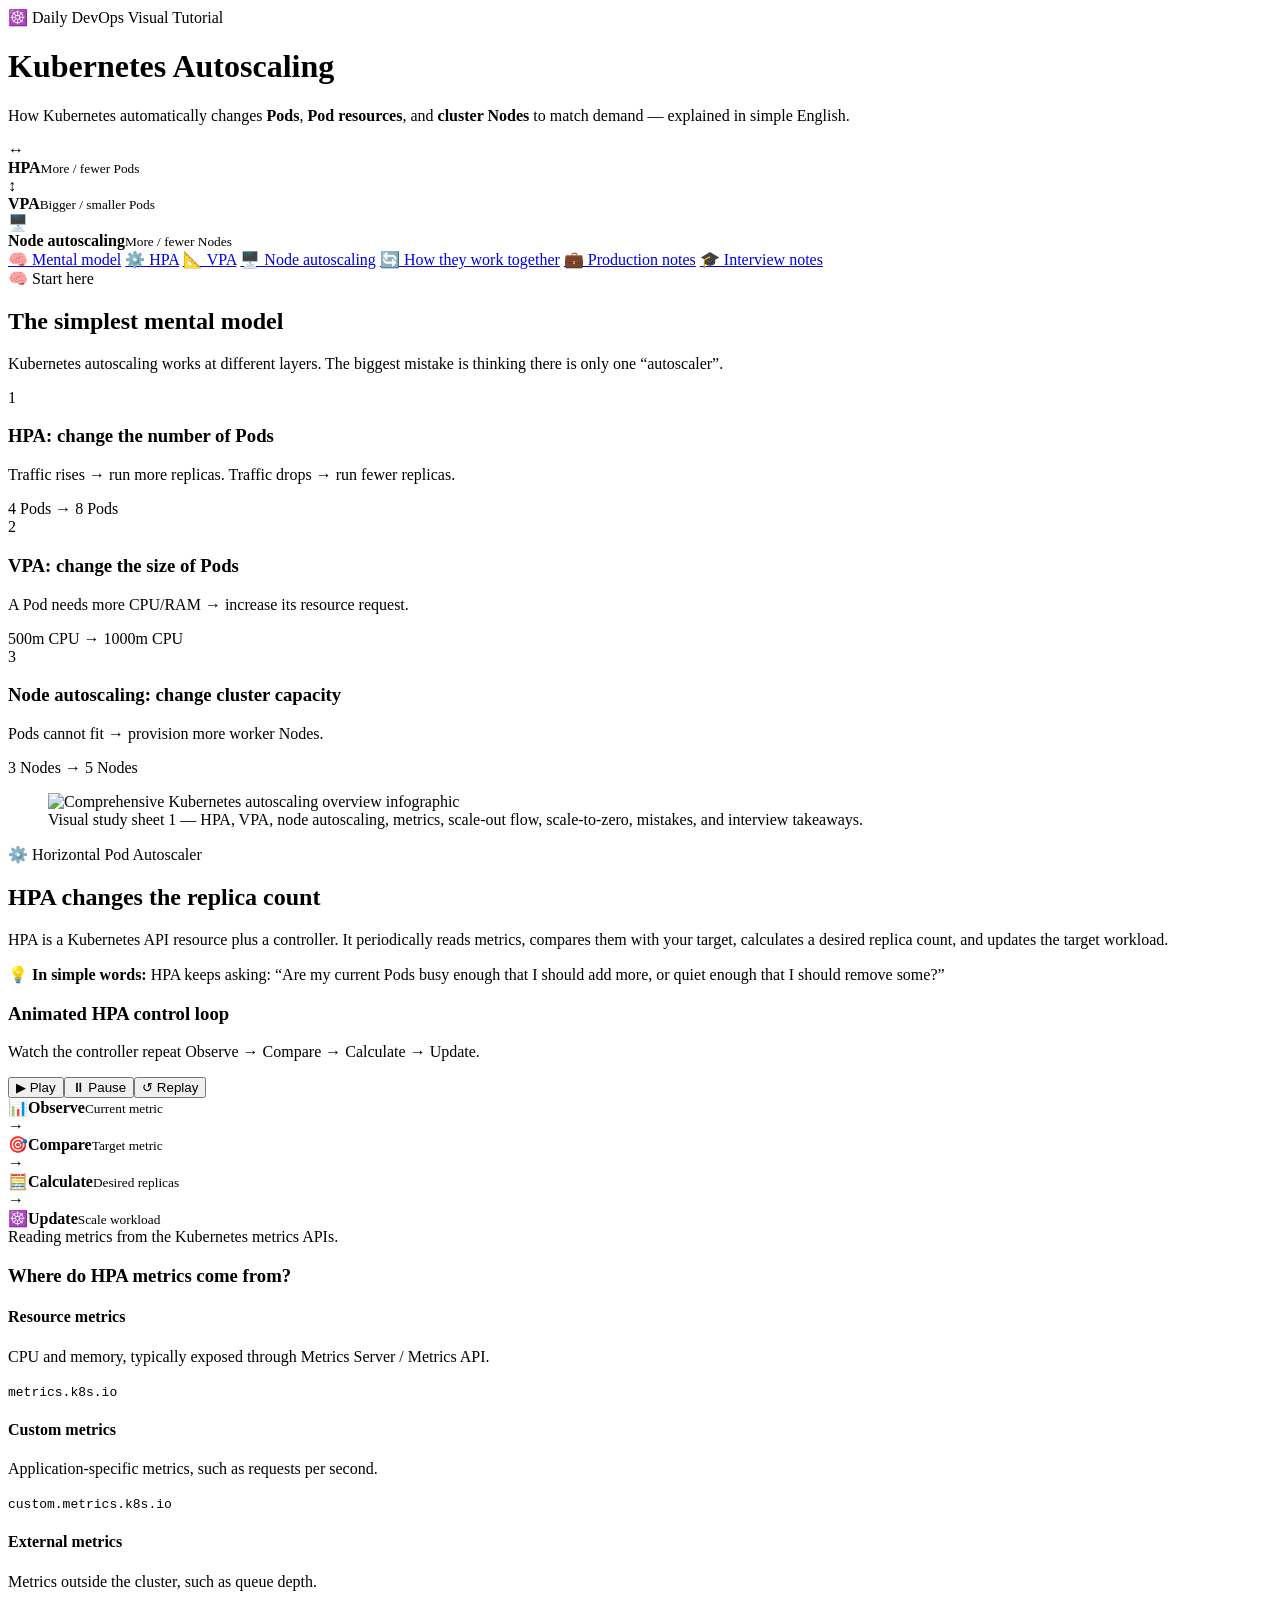
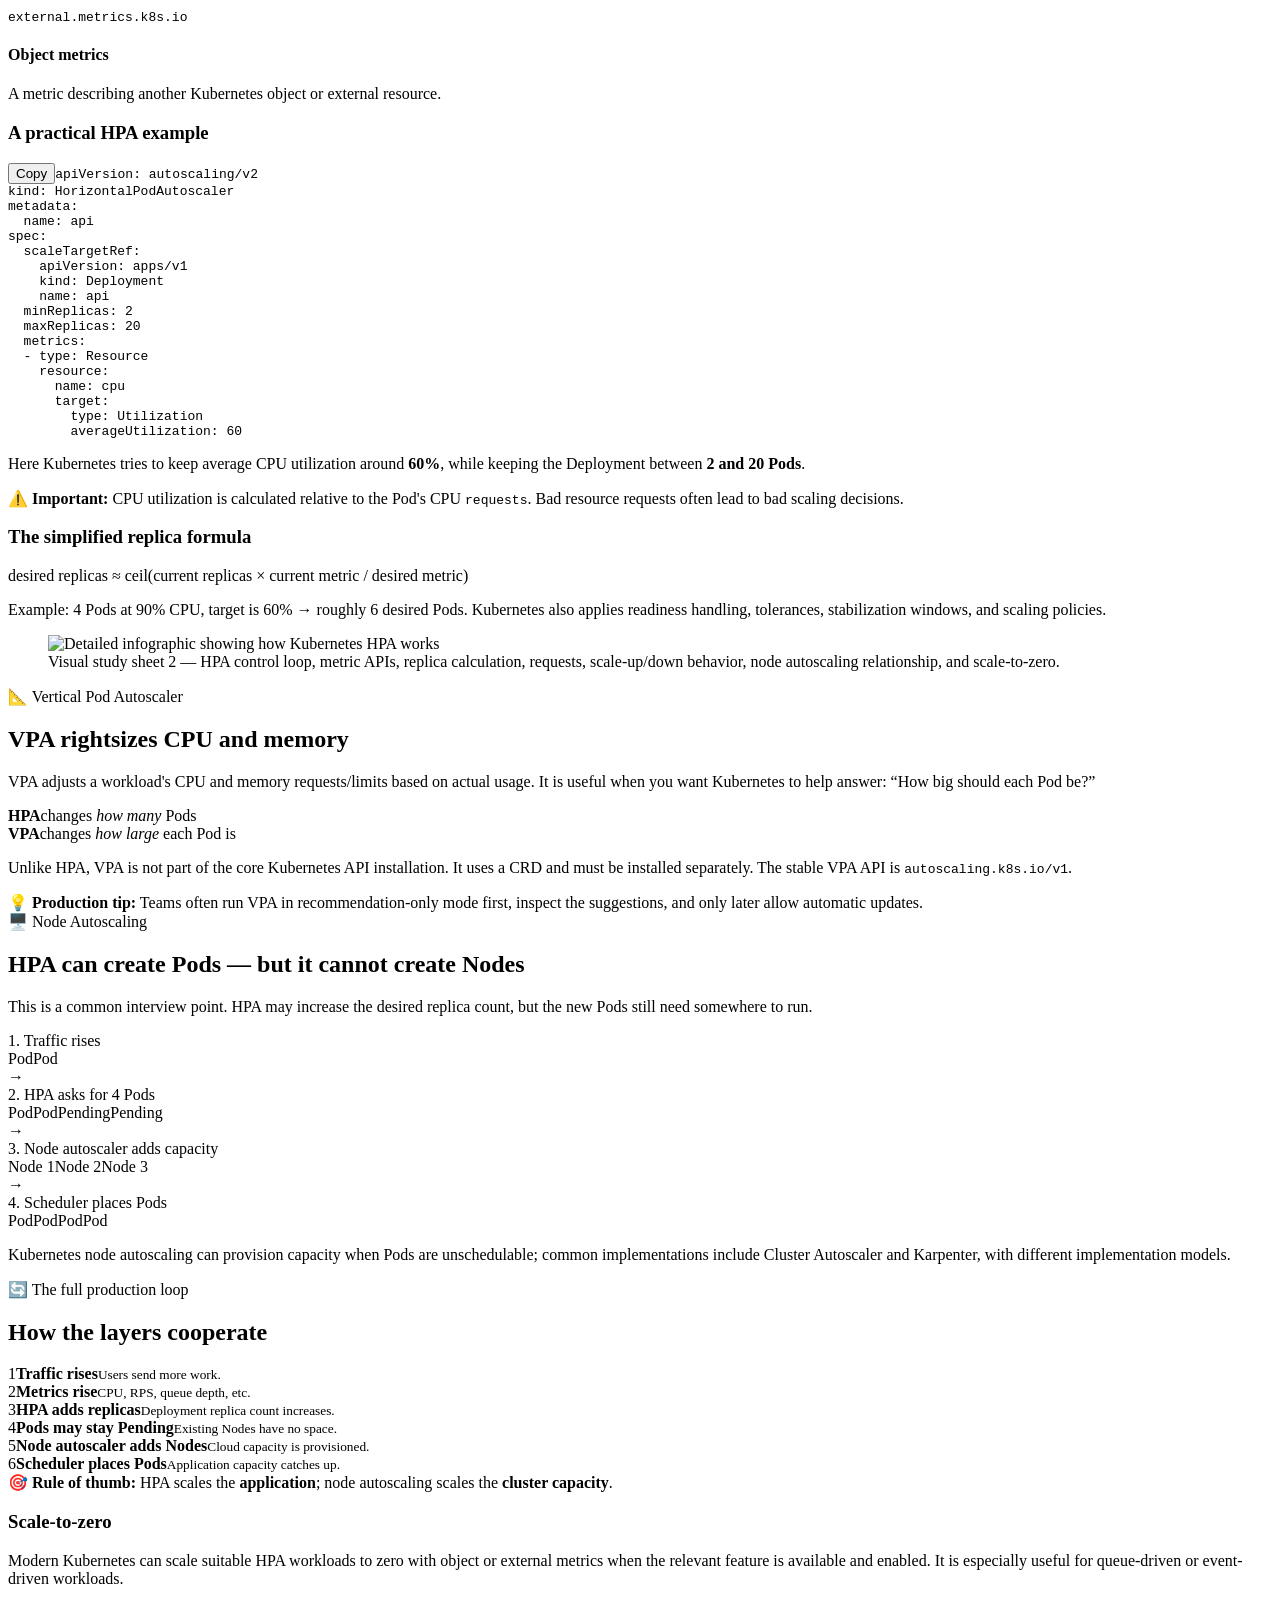
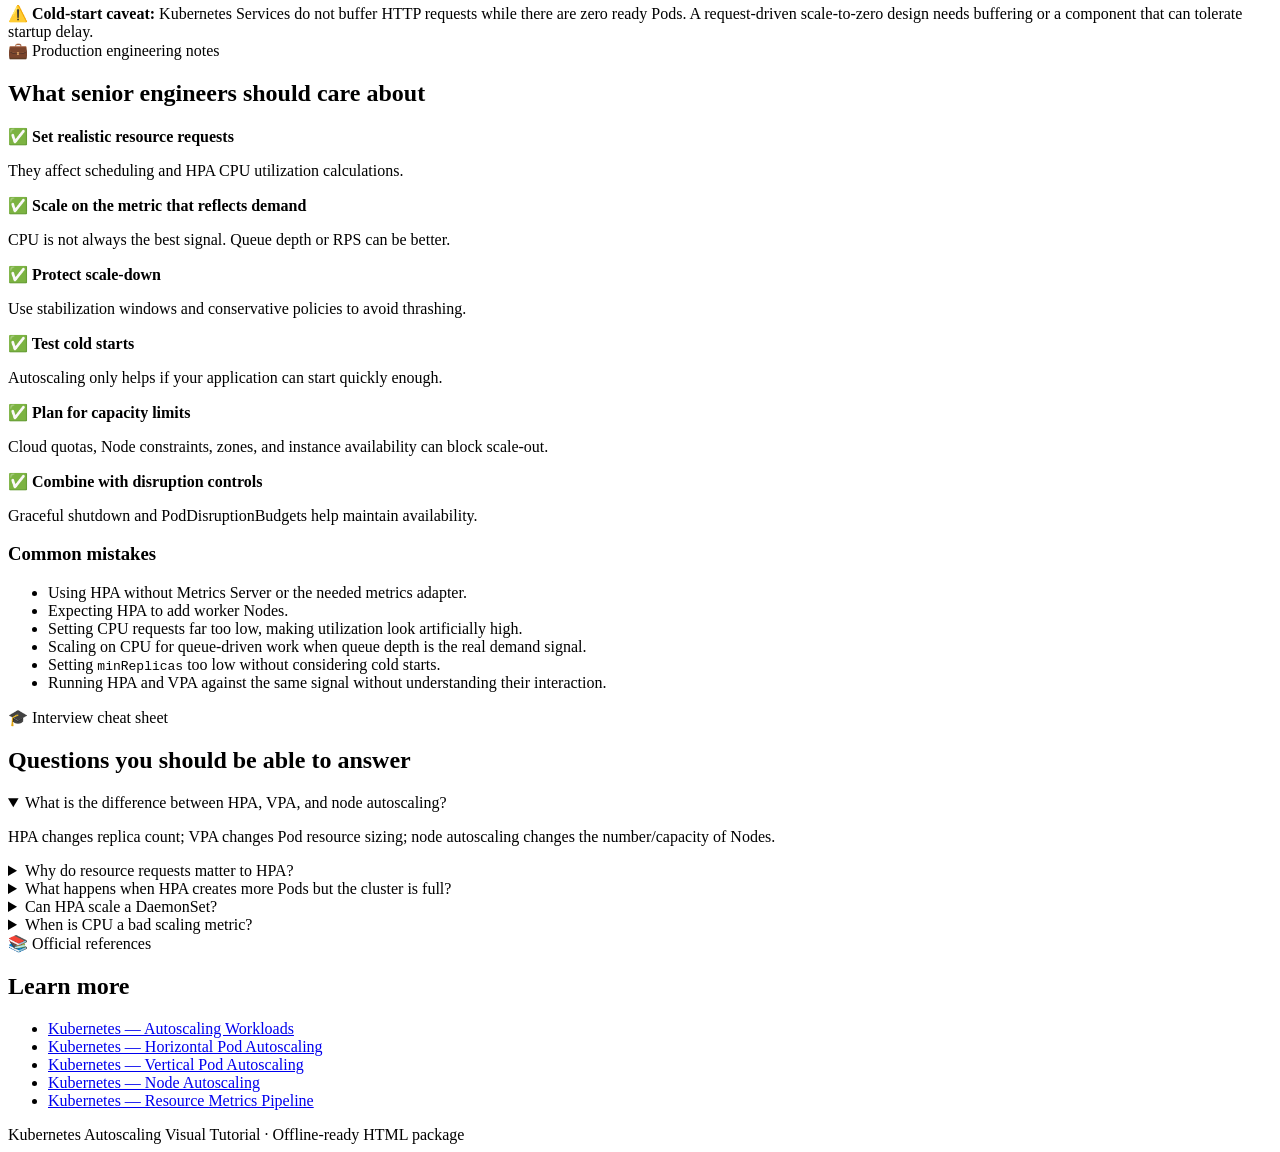
==== kubernetes-autoscaling/index.html @ 3869cfb5 "Add Kubernetes autoscaling tutorial" ====
<!doctype html>
<html lang="en">
<head>
  <meta charset="utf-8" />
  <meta name="viewport" content="width=device-width, initial-scale=1" />
  <meta name="description" content="A visual tutorial on Kubernetes autoscaling: HPA, VPA, node autoscaling, metrics, and production tradeoffs." />
  <title>Kubernetes Autoscaling — Visual Tutorial</title>
  <link rel="stylesheet" href="styles.css" />
</head>
<body>
  <header class="hero">
    <div class="shell">
      <div class="eyebrow">☸️ Daily DevOps Visual Tutorial</div>
      <h1>Kubernetes Autoscaling</h1>
      <p class="lede">
        How Kubernetes automatically changes <strong>Pods</strong>, <strong>Pod resources</strong>,
        and <strong>cluster Nodes</strong> to match demand — explained in simple English.
      </p>
      <div class="hero-grid">
        <div class="hero-card"><span class="icon">↔️</span><div><b>HPA</b><small>More / fewer Pods</small></div></div>
        <div class="hero-card"><span class="icon">↕️</span><div><b>VPA</b><small>Bigger / smaller Pods</small></div></div>
        <div class="hero-card"><span class="icon">🖥️</span><div><b>Node autoscaling</b><small>More / fewer Nodes</small></div></div>
      </div>
    </div>
  </header>

  <nav class="toc shell" aria-label="Tutorial contents">
    <a href="#mental-model">🧠 Mental model</a>
    <a href="#hpa">⚙️ HPA</a>
    <a href="#vpa">📐 VPA</a>
    <a href="#nodes">🖥️ Node autoscaling</a>
    <a href="#together">🔄 How they work together</a>
    <a href="#production">💼 Production notes</a>
    <a href="#interview">🎓 Interview notes</a>
  </nav>

  <main class="shell">
    <section id="mental-model" class="section">
      <div class="section-kicker">🧠 Start here</div>
      <h2>The simplest mental model</h2>
      <p>Kubernetes autoscaling works at different layers. The biggest mistake is thinking there is only one “autoscaler”.</p>
      <div class="three-up">
        <article class="concept-card"><div class="concept-head green">1</div><h3>HPA: change the number of Pods</h3><p>Traffic rises → run more replicas. Traffic drops → run fewer replicas.</p><div class="mini-equation">4 Pods → 8 Pods</div></article>
        <article class="concept-card"><div class="concept-head purple">2</div><h3>VPA: change the size of Pods</h3><p>A Pod needs more CPU/RAM → increase its resource request.</p><div class="mini-equation">500m CPU → 1000m CPU</div></article>
        <article class="concept-card"><div class="concept-head orange">3</div><h3>Node autoscaling: change cluster capacity</h3><p>Pods cannot fit → provision more worker Nodes.</p><div class="mini-equation">3 Nodes → 5 Nodes</div></article>
      </div>
      <figure class="infographic">
        <img src="images/01-kubernetes-autoscaling-big-picture.webp" alt="Comprehensive Kubernetes autoscaling overview infographic" />
        <figcaption>Visual study sheet 1 — HPA, VPA, node autoscaling, metrics, scale-out flow, scale-to-zero, mistakes, and interview takeaways.</figcaption>
      </figure>
    </section>

    <section id="hpa" class="section">
      <div class="section-kicker">⚙️ Horizontal Pod Autoscaler</div>
      <h2>HPA changes the replica count</h2>
      <p>HPA is a Kubernetes API resource plus a controller. It periodically reads metrics, compares them with your target, calculates a desired replica count, and updates the target workload.</p>
      <aside class="callout info"><b>💡 In simple words:</b> HPA keeps asking: “Are my current Pods busy enough that I should add more, or quiet enough that I should remove some?”</aside>

      <div class="flow-card">
        <div class="flow-title-row">
          <div><h3>Animated HPA control loop</h3><p>Watch the controller repeat Observe → Compare → Calculate → Update.</p></div>
          <div class="flow-controls"><button id="playLoop" type="button">▶ Play</button><button id="pauseLoop" type="button">⏸ Pause</button><button id="resetLoop" type="button">↺ Replay</button></div>
        </div>
        <div class="loop-diagram" id="loopDiagram" aria-label="Animated HPA control loop">
          <div class="loop-node active" data-step="0"><span>📊</span><b>Observe</b><small>Current metric</small></div><div class="loop-arrow">→</div>
          <div class="loop-node" data-step="1"><span>🎯</span><b>Compare</b><small>Target metric</small></div><div class="loop-arrow">→</div>
          <div class="loop-node" data-step="2"><span>🧮</span><b>Calculate</b><small>Desired replicas</small></div><div class="loop-arrow">→</div>
          <div class="loop-node" data-step="3"><span>☸️</span><b>Update</b><small>Scale workload</small></div>
        </div>
        <div class="status-line"><span class="status-dot"></span><span id="loopStatus">Reading metrics from the Kubernetes metrics APIs.</span></div>
      </div>

      <h3>Where do HPA metrics come from?</h3>
      <div class="grid-2">
        <article class="soft-card"><h4>Resource metrics</h4><p>CPU and memory, typically exposed through Metrics Server / Metrics API.</p><code>metrics.k8s.io</code></article>
        <article class="soft-card"><h4>Custom metrics</h4><p>Application-specific metrics, such as requests per second.</p><code>custom.metrics.k8s.io</code></article>
        <article class="soft-card"><h4>External metrics</h4><p>Metrics outside the cluster, such as queue depth.</p><code>external.metrics.k8s.io</code></article>
        <article class="soft-card"><h4>Object metrics</h4><p>A metric describing another Kubernetes object or external resource.</p></article>
      </div>

      <h3>A practical HPA example</h3>
      <pre><button class="copy-btn" type="button">Copy</button><code>apiVersion: autoscaling/v2
kind: HorizontalPodAutoscaler
metadata:
  name: api
spec:
  scaleTargetRef:
    apiVersion: apps/v1
    kind: Deployment
    name: api
  minReplicas: 2
  maxReplicas: 20
  metrics:
  - type: Resource
    resource:
      name: cpu
      target:
        type: Utilization
        averageUtilization: 60</code></pre>
      <p>Here Kubernetes tries to keep average CPU utilization around <strong>60%</strong>, while keeping the Deployment between <strong>2 and 20 Pods</strong>.</p>
      <aside class="callout warn"><b>⚠️ Important:</b> CPU utilization is calculated relative to the Pod's CPU <code>requests</code>. Bad resource requests often lead to bad scaling decisions.</aside>

      <h3>The simplified replica formula</h3>
      <div class="formula">desired replicas ≈ ceil(current replicas × current metric / desired metric)</div>
      <p>Example: 4 Pods at 90% CPU, target is 60% → roughly 6 desired Pods. Kubernetes also applies readiness handling, tolerances, stabilization windows, and scaling policies.</p>

      <figure class="infographic">
        <img src="images/02-hpa-how-it-works.webp" alt="Detailed infographic showing how Kubernetes HPA works" />
        <figcaption>Visual study sheet 2 — HPA control loop, metric APIs, replica calculation, requests, scale-up/down behavior, node autoscaling relationship, and scale-to-zero.</figcaption>
      </figure>
    </section>

    <section id="vpa" class="section">
      <div class="section-kicker">📐 Vertical Pod Autoscaler</div>
      <h2>VPA rightsizes CPU and memory</h2>
      <p>VPA adjusts a workload's CPU and memory requests/limits based on actual usage. It is useful when you want Kubernetes to help answer: “How big should each Pod be?”</p>
      <div class="compare-strip"><div><b>HPA</b><span>changes <em>how many</em> Pods</span></div><div><b>VPA</b><span>changes <em>how large</em> each Pod is</span></div></div>
      <p>Unlike HPA, VPA is not part of the core Kubernetes API installation. It uses a CRD and must be installed separately. The stable VPA API is <code>autoscaling.k8s.io/v1</code>.</p>
      <aside class="callout info"><b>💡 Production tip:</b> Teams often run VPA in recommendation-only mode first, inspect the suggestions, and only later allow automatic updates.</aside>
    </section>

    <section id="nodes" class="section">
      <div class="section-kicker">🖥️ Node Autoscaling</div>
      <h2>HPA can create Pods — but it cannot create Nodes</h2>
      <p>This is a common interview point. HPA may increase the desired replica count, but the new Pods still need somewhere to run.</p>
      <div class="animated-scale-card">
        <div class="scale-stage"><div class="stage-title">1. Traffic rises</div><div class="pod-row"><span class="pod live">Pod</span><span class="pod live">Pod</span></div></div>
        <div class="scale-arrow">→</div>
        <div class="scale-stage"><div class="stage-title">2. HPA asks for 4 Pods</div><div class="pod-row"><span class="pod live">Pod</span><span class="pod live">Pod</span><span class="pod pending">Pending</span><span class="pod pending">Pending</span></div></div>
        <div class="scale-arrow">→</div>
        <div class="scale-stage"><div class="stage-title">3. Node autoscaler adds capacity</div><div class="node-row"><span class="node live">Node 1</span><span class="node live">Node 2</span><span class="node new-node">Node 3</span></div></div>
        <div class="scale-arrow">→</div>
        <div class="scale-stage"><div class="stage-title">4. Scheduler places Pods</div><div class="pod-row"><span class="pod live">Pod</span><span class="pod live">Pod</span><span class="pod live pop">Pod</span><span class="pod live pop">Pod</span></div></div>
      </div>
      <p>Kubernetes node autoscaling can provision capacity when Pods are unschedulable; common implementations include Cluster Autoscaler and Karpenter, with different implementation models.</p>
    </section>

    <section id="together" class="section">
      <div class="section-kicker">🔄 The full production loop</div>
      <h2>How the layers cooperate</h2>
      <div class="sequence">
        <div><span>1</span><b>Traffic rises</b><small>Users send more work.</small></div>
        <div><span>2</span><b>Metrics rise</b><small>CPU, RPS, queue depth, etc.</small></div>
        <div><span>3</span><b>HPA adds replicas</b><small>Deployment replica count increases.</small></div>
        <div><span>4</span><b>Pods may stay Pending</b><small>Existing Nodes have no space.</small></div>
        <div><span>5</span><b>Node autoscaler adds Nodes</b><small>Cloud capacity is provisioned.</small></div>
        <div><span>6</span><b>Scheduler places Pods</b><small>Application capacity catches up.</small></div>
      </div>
      <aside class="callout success"><b>🎯 Rule of thumb:</b> HPA scales the <strong>application</strong>; node autoscaling scales the <strong>cluster capacity</strong>.</aside>
      <h3>Scale-to-zero</h3>
      <p>Modern Kubernetes can scale suitable HPA workloads to zero with object or external metrics when the relevant feature is available and enabled. It is especially useful for queue-driven or event-driven workloads.</p>
      <aside class="callout warn"><b>⚠️ Cold-start caveat:</b> Kubernetes Services do not buffer HTTP requests while there are zero ready Pods. A request-driven scale-to-zero design needs buffering or a component that can tolerate startup delay.</aside>
    </section>

    <section id="production" class="section">
      <div class="section-kicker">💼 Production engineering notes</div>
      <h2>What senior engineers should care about</h2>
      <div class="check-grid">
        <article><b>✅ Set realistic resource requests</b><p>They affect scheduling and HPA CPU utilization calculations.</p></article>
        <article><b>✅ Scale on the metric that reflects demand</b><p>CPU is not always the best signal. Queue depth or RPS can be better.</p></article>
        <article><b>✅ Protect scale-down</b><p>Use stabilization windows and conservative policies to avoid thrashing.</p></article>
        <article><b>✅ Test cold starts</b><p>Autoscaling only helps if your application can start quickly enough.</p></article>
        <article><b>✅ Plan for capacity limits</b><p>Cloud quotas, Node constraints, zones, and instance availability can block scale-out.</p></article>
        <article><b>✅ Combine with disruption controls</b><p>Graceful shutdown and PodDisruptionBudgets help maintain availability.</p></article>
      </div>
      <h3>Common mistakes</h3>
      <ul class="mistakes">
        <li>Using HPA without Metrics Server or the needed metrics adapter.</li>
        <li>Expecting HPA to add worker Nodes.</li>
        <li>Setting CPU requests far too low, making utilization look artificially high.</li>
        <li>Scaling on CPU for queue-driven work when queue depth is the real demand signal.</li>
        <li>Setting <code>minReplicas</code> too low without considering cold starts.</li>
        <li>Running HPA and VPA against the same signal without understanding their interaction.</li>
      </ul>
    </section>

    <section id="interview" class="section">
      <div class="section-kicker">🎓 Interview cheat sheet</div>
      <h2>Questions you should be able to answer</h2>
      <details open><summary>What is the difference between HPA, VPA, and node autoscaling?</summary><p>HPA changes replica count; VPA changes Pod resource sizing; node autoscaling changes the number/capacity of Nodes.</p></details>
      <details><summary>Why do resource requests matter to HPA?</summary><p>For CPU utilization targets, HPA compares current CPU usage against requested CPU. Incorrect requests distort utilization.</p></details>
      <details><summary>What happens when HPA creates more Pods but the cluster is full?</summary><p>The Pods stay Pending. A node autoscaler can detect unschedulable Pods and provision more Nodes if configuration, quotas, and cloud capacity allow it.</p></details>
      <details><summary>Can HPA scale a DaemonSet?</summary><p>No. HPA targets scalable resources that expose the scale subresource; DaemonSets are not horizontally scaled that way.</p></details>
      <details><summary>When is CPU a bad scaling metric?</summary><p>When workload demand is better represented by a business/application signal such as queue depth, active requests, latency pressure, or jobs waiting.</p></details>
    </section>

    <section class="section references">
      <div class="section-kicker">📚 Official references</div>
      <h2>Learn more</h2>
      <ul>
        <li><a href="https://kubernetes.io/docs/concepts/workloads/autoscaling/" target="_blank" rel="noopener">Kubernetes — Autoscaling Workloads</a></li>
        <li><a href="https://kubernetes.io/docs/concepts/workloads/autoscaling/horizontal-pod-autoscale/" target="_blank" rel="noopener">Kubernetes — Horizontal Pod Autoscaling</a></li>
        <li><a href="https://kubernetes.io/docs/concepts/workloads/autoscaling/vertical-pod-autoscale/" target="_blank" rel="noopener">Kubernetes — Vertical Pod Autoscaling</a></li>
        <li><a href="https://kubernetes.io/docs/concepts/cluster-administration/node-autoscaling/" target="_blank" rel="noopener">Kubernetes — Node Autoscaling</a></li>
        <li><a href="https://kubernetes.io/docs/tasks/debug/debug-cluster/resource-metrics-pipeline/" target="_blank" rel="noopener">Kubernetes — Resource Metrics Pipeline</a></li>
      </ul>
    </section>
  </main>
  <footer><div class="shell">Kubernetes Autoscaling Visual Tutorial · Offline-ready HTML package</div></footer>
  <script src="script.js"></script>
</body>
</html>
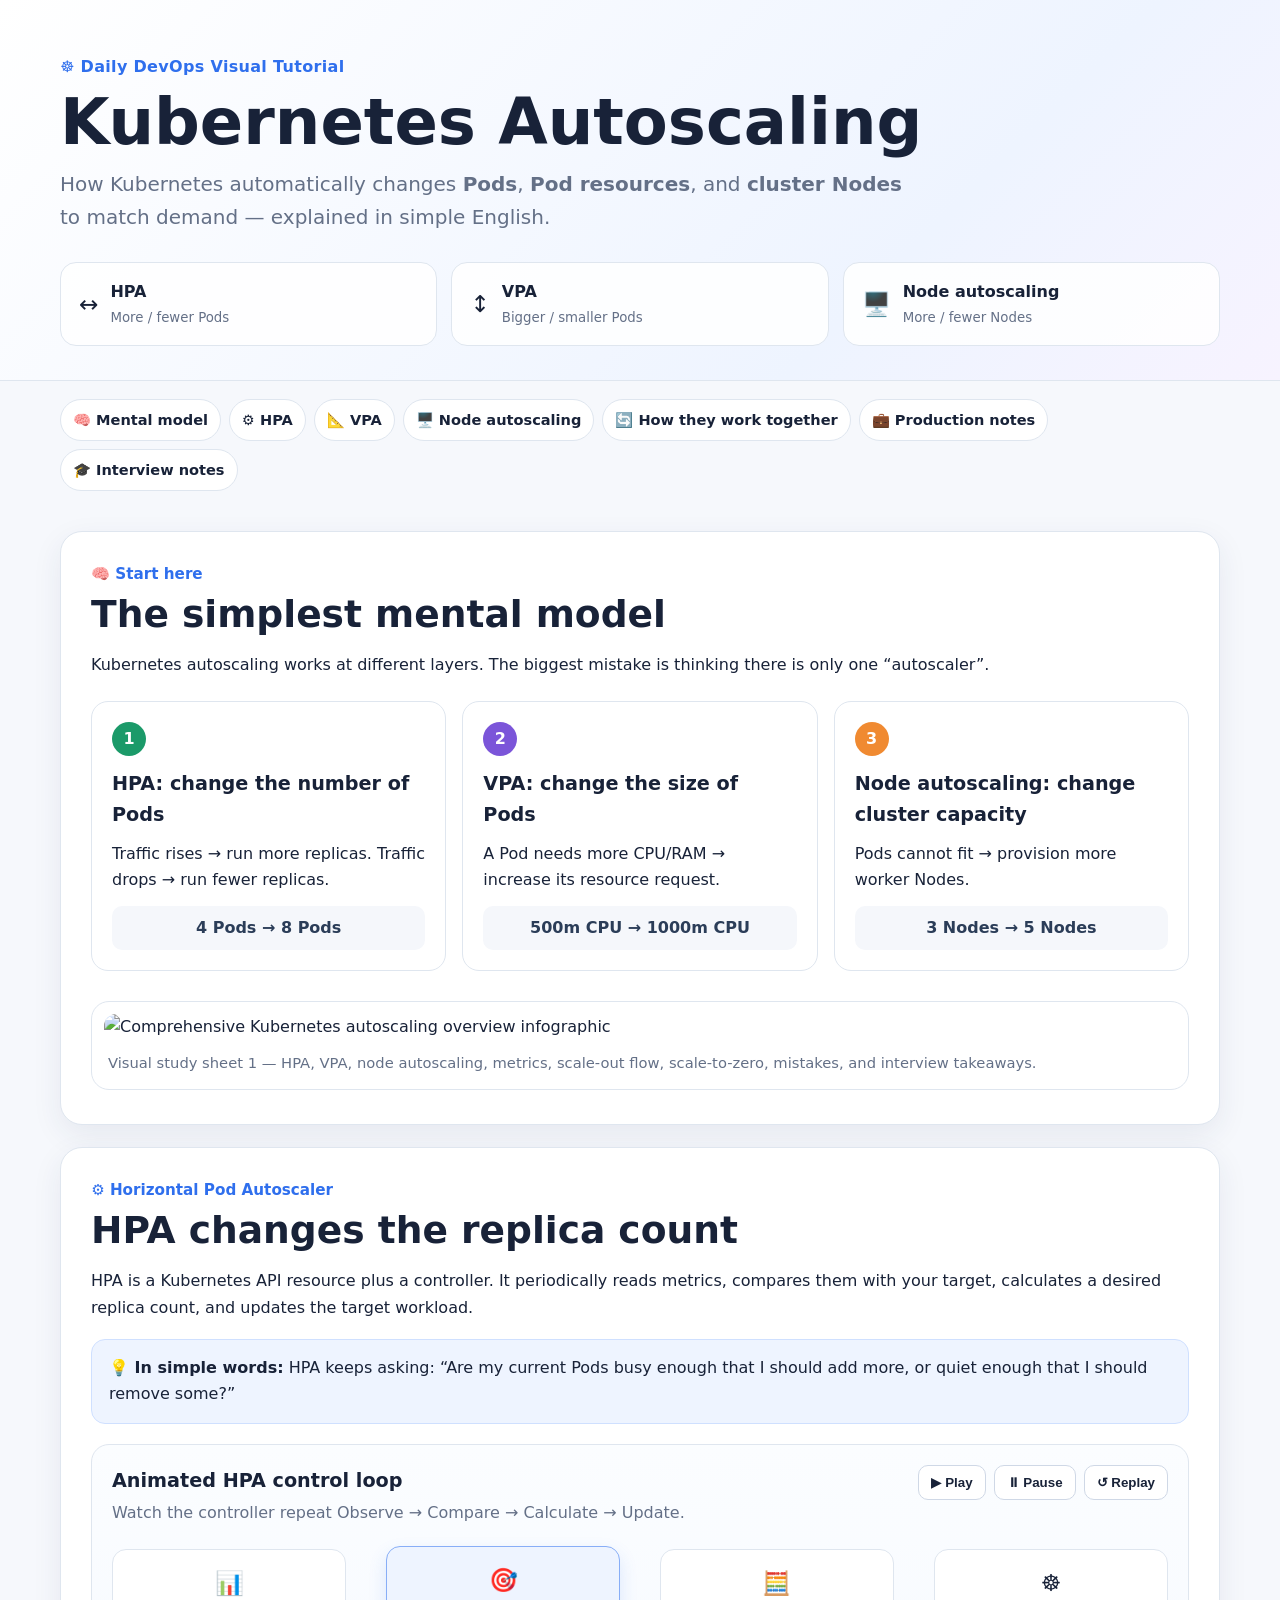
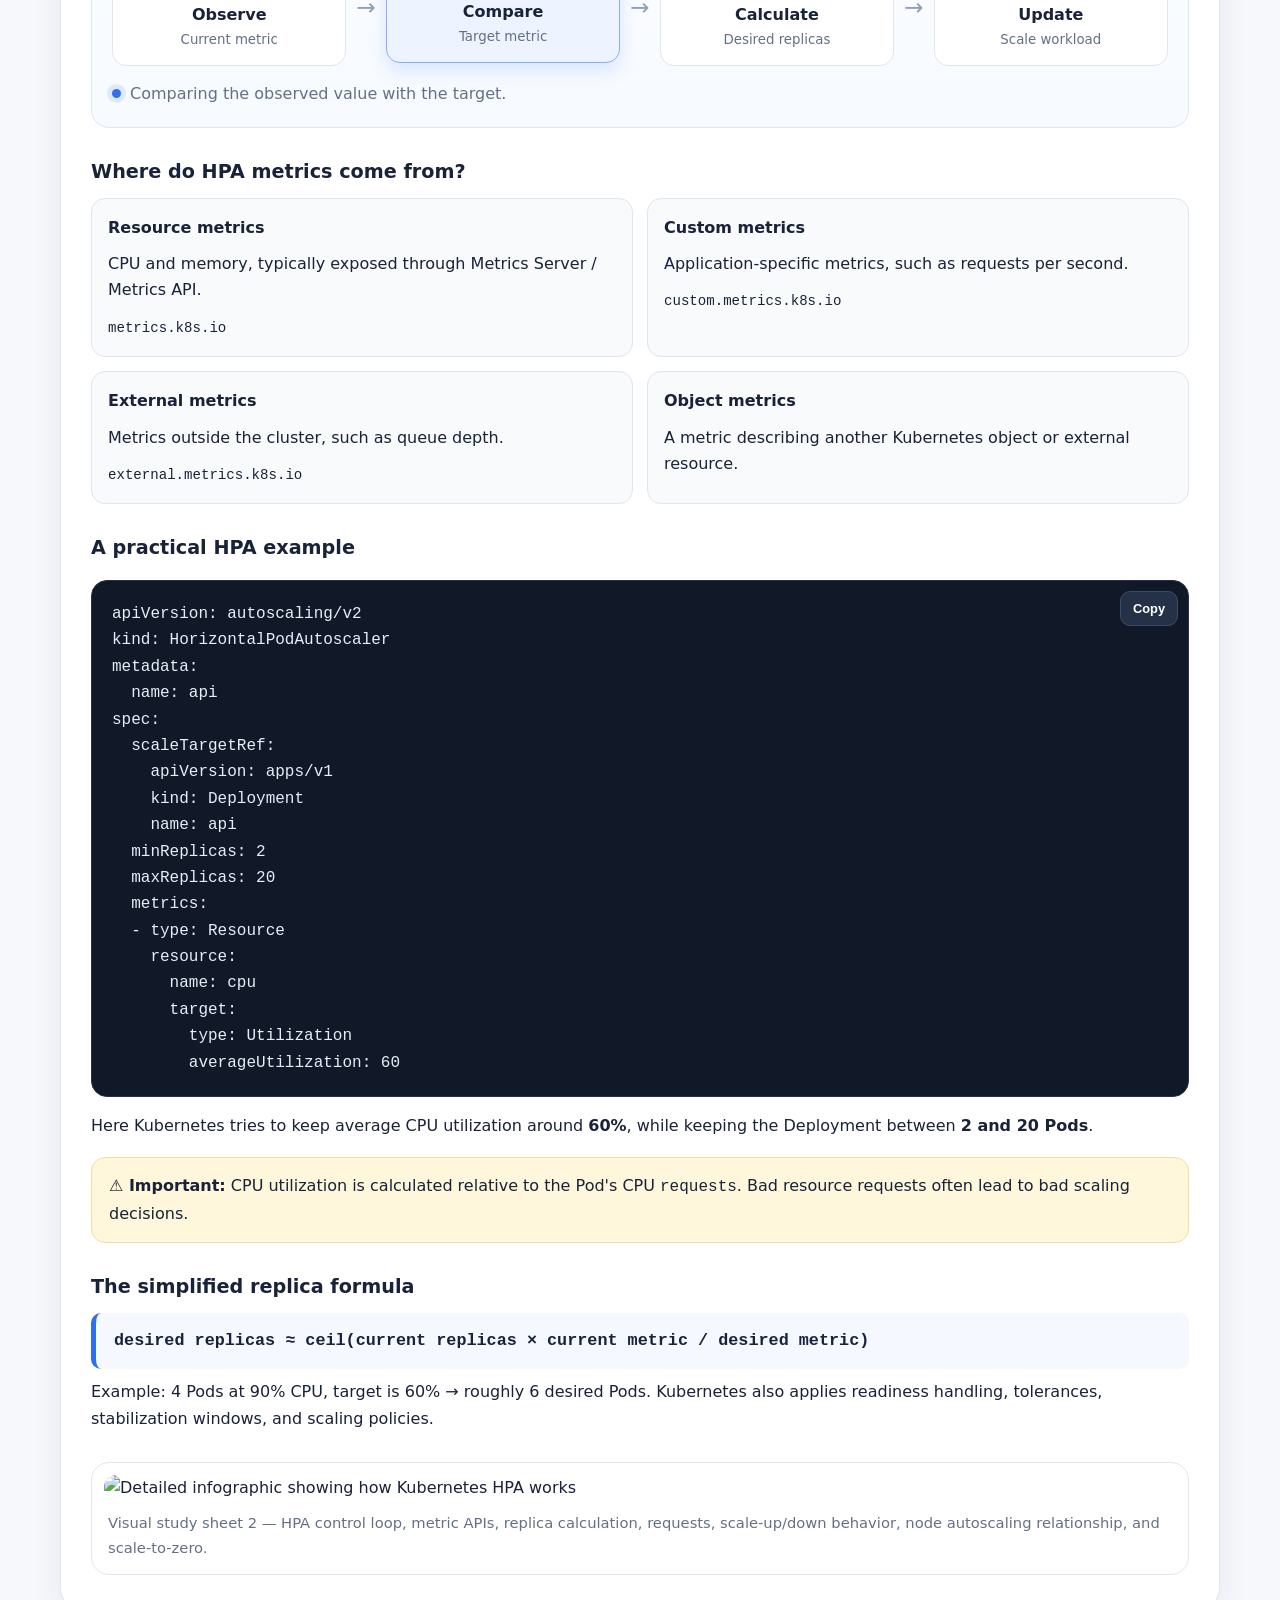
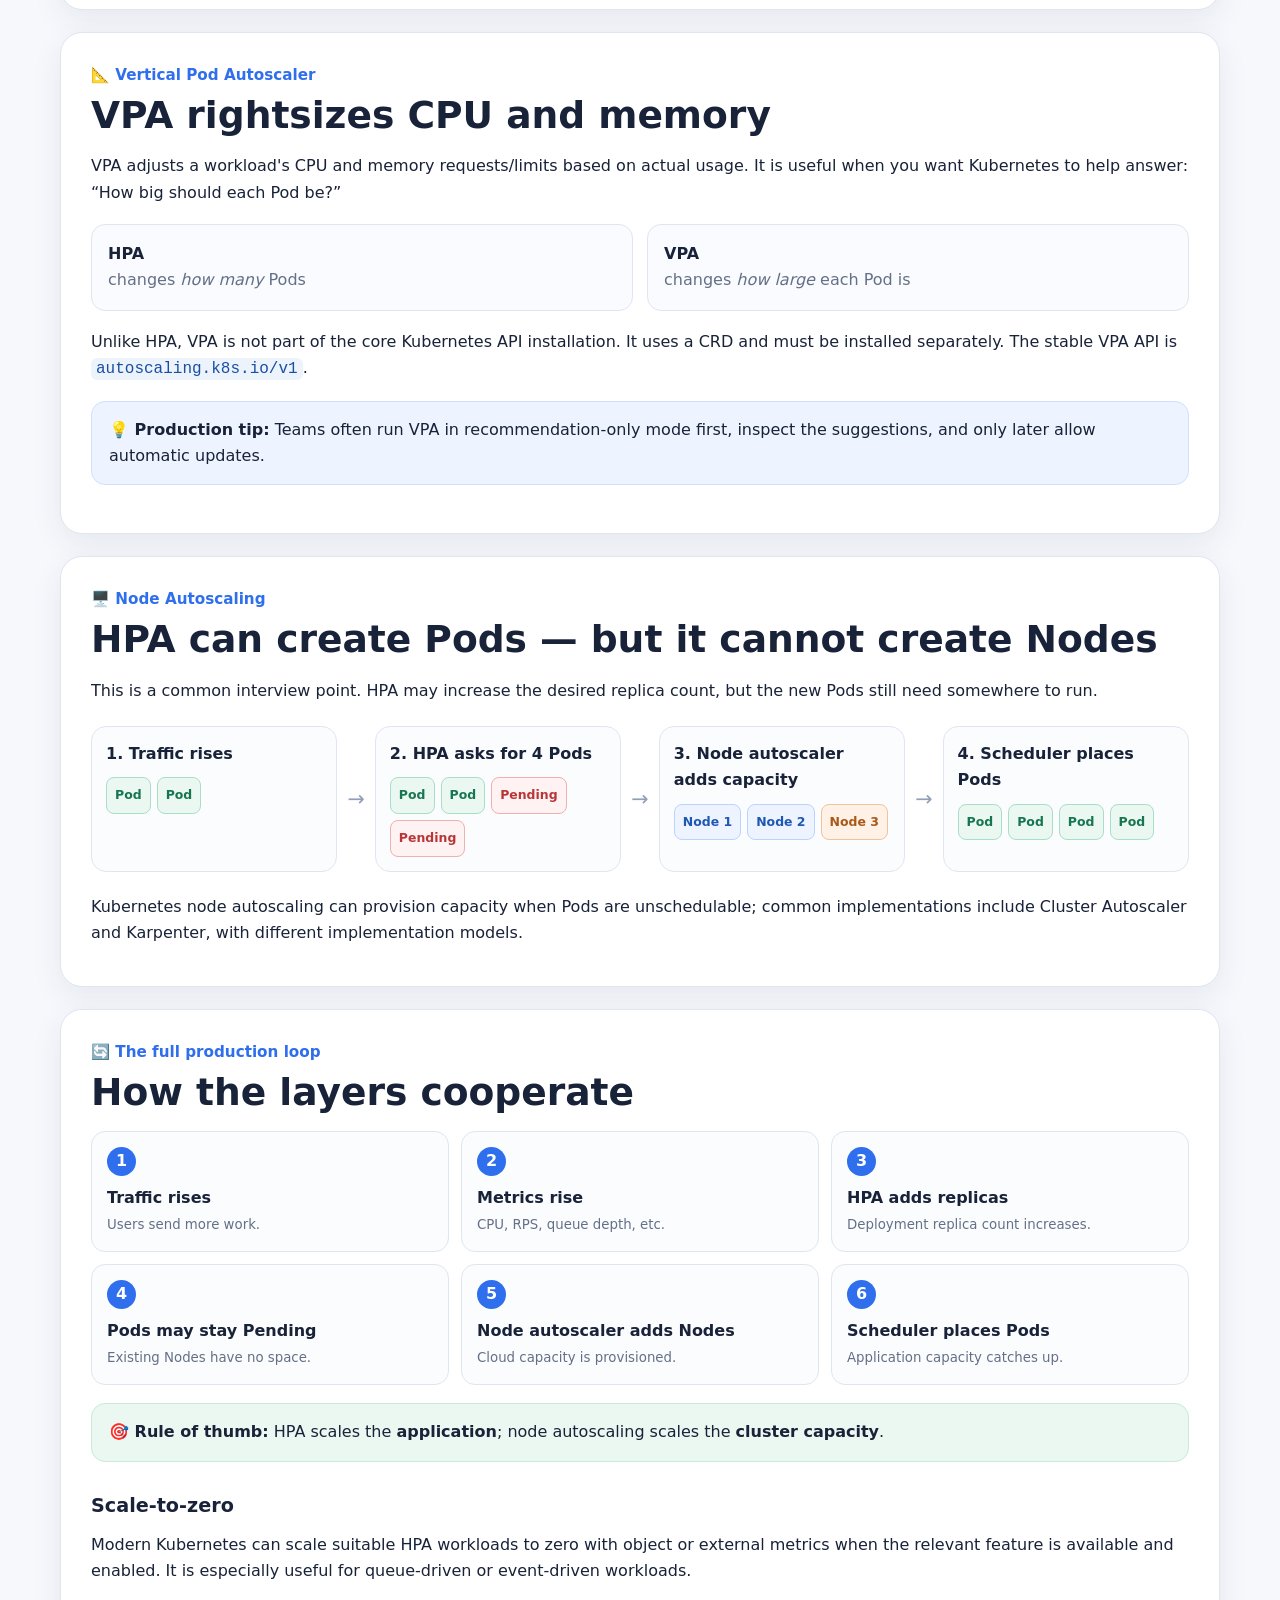
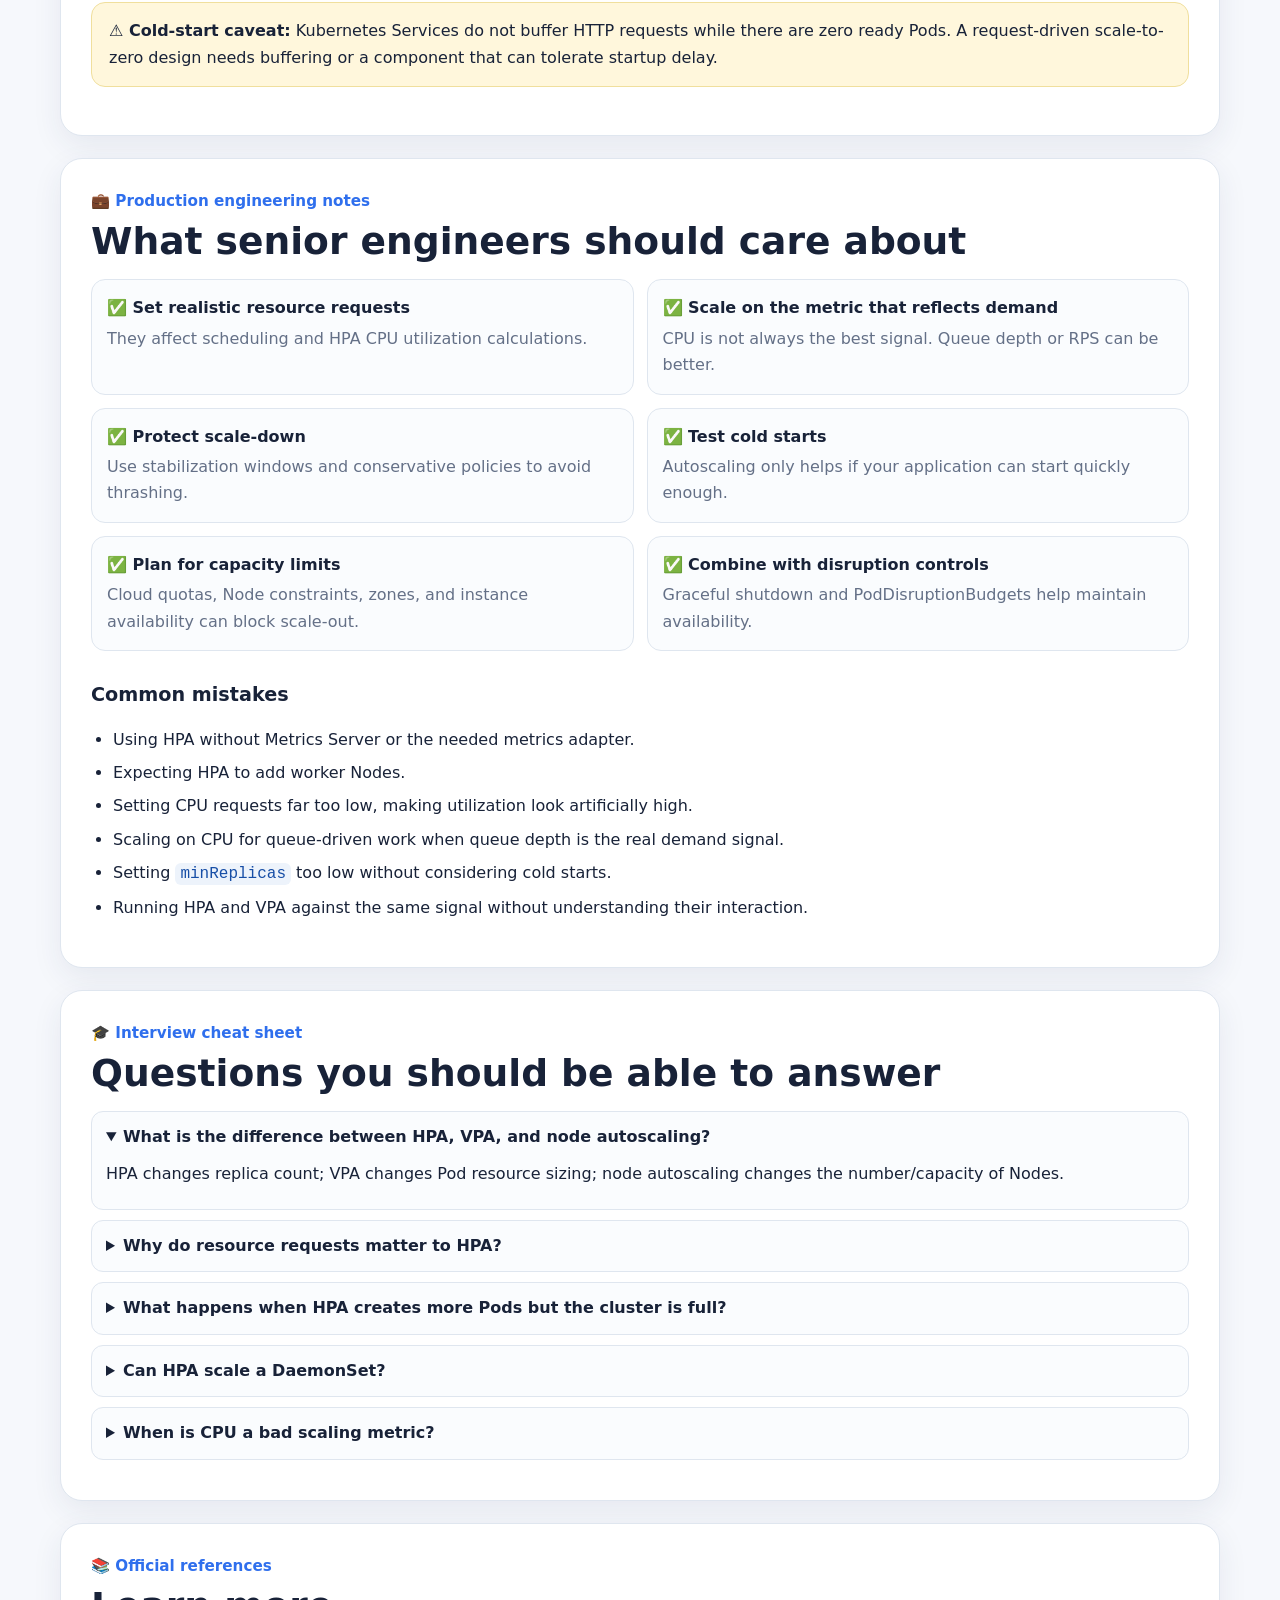
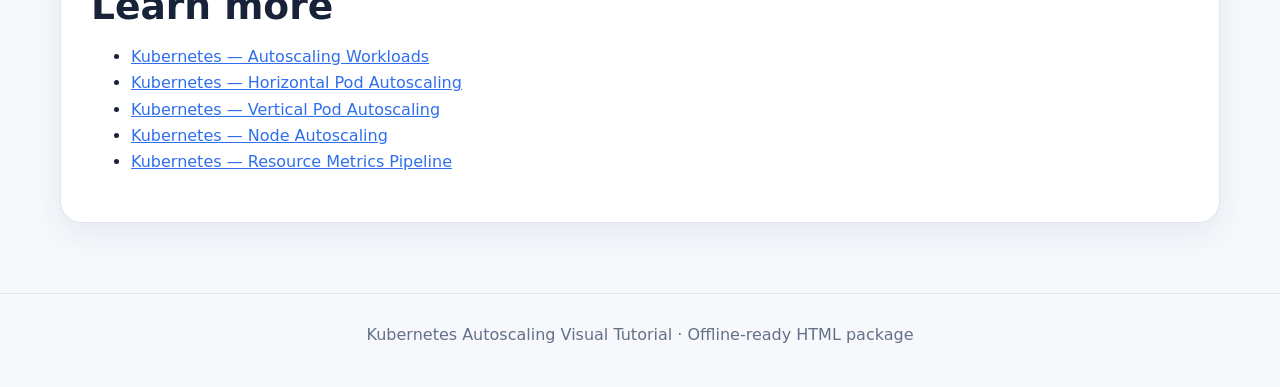
==== commit e40ba528: "Use original PNG infographic filenames" ====
--- a/kubernetes-autoscaling/index.html
+++ b/kubernetes-autoscaling/index.html
@@ -45,7 +45,7 @@
         <article class="concept-card"><div class="concept-head orange">3</div><h3>Node autoscaling: change cluster capacity</h3><p>Pods cannot fit → provision more worker Nodes.</p><div class="mini-equation">3 Nodes → 5 Nodes</div></article>
       </div>
       <figure class="infographic">
-        <img src="images/01-kubernetes-autoscaling-big-picture.webp" alt="Comprehensive Kubernetes autoscaling overview infographic" />
+        <img src="images/01-kubernetes-autoscaling-big-picture.png" alt="Comprehensive Kubernetes autoscaling overview infographic" />
         <figcaption>Visual study sheet 1 — HPA, VPA, node autoscaling, metrics, scale-out flow, scale-to-zero, mistakes, and interview takeaways.</figcaption>
       </figure>
     </section>
@@ -105,7 +105,7 @@
       <p>Example: 4 Pods at 90% CPU, target is 60% → roughly 6 desired Pods. Kubernetes also applies readiness handling, tolerances, stabilization windows, and scaling policies.</p>
 
       <figure class="infographic">
-        <img src="images/02-hpa-how-it-works.webp" alt="Detailed infographic showing how Kubernetes HPA works" />
+        <img src="images/02-hpa-how-it-works.png" alt="Detailed infographic showing how Kubernetes HPA works" />
         <figcaption>Visual study sheet 2 — HPA control loop, metric APIs, replica calculation, requests, scale-up/down behavior, node autoscaling relationship, and scale-to-zero.</figcaption>
       </figure>
     </section>
--- a/kubernetes-autoscaling/styles.css
+++ b/kubernetes-autoscaling/styles.css
@@ -0,0 +1,53 @@
+:root{
+  --bg:#f6f8fc;--panel:#fff;--text:#182238;--muted:#647087;--border:#dfe6ef;
+  --blue:#2f6fed;--blue-soft:#eef4ff;--green:#1b9a69;--green-soft:#eaf8f1;
+  --purple:#7b55d9;--purple-soft:#f2edff;--orange:#f08a31;--orange-soft:#fff1e5;
+  --red:#d94949;--red-soft:#ffeded;--yellow:#b7791f;--yellow-soft:#fff7dc;
+  --shadow:0 10px 30px rgba(35,55,90,.08)
+}
+*{box-sizing:border-box}html{scroll-behavior:smooth}
+body{margin:0;background:var(--bg);color:var(--text);font:16px/1.65 Inter,ui-sans-serif,system-ui,-apple-system,BlinkMacSystemFont,"Segoe UI",sans-serif}
+.shell{width:min(1160px,calc(100% - 32px));margin-inline:auto}
+.hero{background:linear-gradient(135deg,#fff 0%,#eef4ff 70%,#f7f3ff 100%);border-bottom:1px solid var(--border);padding:54px 0 34px}
+.eyebrow{font-weight:800;color:var(--blue);letter-spacing:.02em;margin-bottom:10px}
+h1{font-size:clamp(2.2rem,5vw,4.5rem);line-height:1.02;margin:0 0 12px}
+.lede{font-size:clamp(1rem,2vw,1.25rem);max-width:860px;color:var(--muted);margin:0}
+.hero-grid{display:grid;grid-template-columns:repeat(3,1fr);gap:14px;margin-top:28px}
+.hero-card{display:flex;align-items:center;gap:12px;padding:16px 18px;background:rgba(255,255,255,.88);border:1px solid var(--border);border-radius:16px}
+.hero-card .icon{font-size:1.45rem}.hero-card b,.hero-card small{display:block}.hero-card small{color:var(--muted);margin-top:2px}
+.toc{display:flex;gap:8px;flex-wrap:wrap;padding:18px 0}
+.toc a{padding:8px 12px;border:1px solid var(--border);border-radius:999px;background:#fff;color:var(--text);text-decoration:none;font-weight:700;font-size:.91rem}
+main{padding-bottom:48px}.section{background:var(--panel);border:1px solid var(--border);border-radius:22px;padding:30px;margin:22px 0;box-shadow:var(--shadow)}
+.section-kicker{font-weight:850;color:var(--blue);font-size:.95rem;margin-bottom:6px}
+h2{font-size:clamp(1.55rem,3vw,2.35rem);line-height:1.15;margin:0 0 16px}h3{margin:28px 0 10px;font-size:1.2rem}h4{margin:0 0 5px}p{margin:10px 0}
+.three-up{display:grid;grid-template-columns:repeat(3,1fr);gap:16px;margin-top:22px}
+.concept-card{position:relative;border:1px solid var(--border);border-radius:17px;padding:20px;background:#fff}
+.concept-head{width:34px;height:34px;border-radius:50%;display:grid;place-items:center;color:#fff;font-weight:900;margin-bottom:12px}
+.green{background:var(--green)}.purple{background:var(--purple)}.orange{background:var(--orange)}
+.concept-card h3{margin:0 0 7px}.mini-equation{font-weight:900;color:#2b3d58;background:#f5f7fb;border-radius:10px;padding:9px 11px;margin-top:12px;text-align:center}
+.infographic{margin:30px 0 4px;padding:12px;border:1px solid var(--border);border-radius:18px;background:#fff}
+.infographic img{width:100%;display:block;border-radius:12px}.infographic figcaption{color:var(--muted);font-size:.92rem;padding:10px 4px 2px}
+.callout{border-radius:14px;padding:15px 17px;margin:18px 0;border:1px solid transparent}.callout.info{background:var(--blue-soft);border-color:#cfe0ff}.callout.warn{background:var(--yellow-soft);border-color:#f0df9d}.callout.success{background:var(--green-soft);border-color:#c7ead9}
+.flow-card{border:1px solid var(--border);border-radius:18px;padding:20px;background:linear-gradient(180deg,#fbfdff,#f7faff);margin:20px 0}
+.flow-title-row{display:flex;justify-content:space-between;gap:16px;align-items:flex-start}.flow-title-row h3{margin:0}.flow-title-row p{color:var(--muted);margin:4px 0 0}
+.flow-controls{display:flex;gap:8px;flex-wrap:wrap}button{border:1px solid #cfd8e6;background:#fff;border-radius:10px;padding:9px 12px;font-weight:800;color:var(--text);cursor:pointer}button:hover{background:#f4f7fb}
+.loop-diagram{display:grid;grid-template-columns:1fr auto 1fr auto 1fr auto 1fr;gap:10px;align-items:center;margin-top:22px}
+.loop-node{min-width:0;text-align:center;border:1px solid var(--border);border-radius:14px;padding:14px 10px;background:#fff;transition:.25s ease}
+.loop-node span,.loop-node b,.loop-node small{display:block}.loop-node span{font-size:1.45rem}.loop-node small{color:var(--muted)}
+.loop-node.active{transform:translateY(-3px);border-color:#88aef7;box-shadow:0 8px 18px rgba(47,111,237,.15);background:var(--blue-soft)}
+.loop-arrow{font-size:1.45rem;color:#92a0b7}.status-line{display:flex;align-items:center;gap:9px;margin-top:15px;color:var(--muted)}.status-dot{width:9px;height:9px;background:var(--blue);border-radius:50%;box-shadow:0 0 0 5px rgba(47,111,237,.12)}
+.grid-2{display:grid;grid-template-columns:repeat(2,1fr);gap:14px}.soft-card{background:#f8fafc;border:1px solid var(--border);border-radius:14px;padding:16px}.soft-card code{font-size:.88rem}
+pre{position:relative;background:#111827;color:#e7eef8;border-radius:16px;padding:20px;overflow:auto;border:1px solid #263244}pre code{font-family:"SFMono-Regular",Consolas,monospace;white-space:pre}.copy-btn{position:absolute;right:10px;top:10px;background:#243146;color:#fff;border-color:#3a4c68;font-size:.8rem}
+code{font-family:"SFMono-Regular",Consolas,monospace}p code,li code{background:#edf3fb;color:#174ea6;border-radius:6px;padding:2px 5px}
+.formula{border-left:5px solid var(--blue);background:#f5f8ff;border-radius:10px;padding:16px 18px;font:800 1.05rem/1.45 "SFMono-Regular",Consolas,monospace;overflow:auto}
+.compare-strip{display:grid;grid-template-columns:1fr 1fr;gap:14px;margin:18px 0}.compare-strip>div{border:1px solid var(--border);border-radius:14px;padding:16px;background:#fafbfe}.compare-strip b,.compare-strip span{display:block}.compare-strip span{color:var(--muted)}
+.animated-scale-card{display:grid;grid-template-columns:1fr auto 1fr auto 1fr auto 1fr;gap:10px;align-items:stretch;margin:22px 0}.scale-stage{border:1px solid var(--border);border-radius:15px;padding:14px;background:#fbfcfe;min-width:0}.stage-title{font-weight:850;margin-bottom:10px}.scale-arrow{display:grid;place-items:center;color:#91a0b6;font-size:1.3rem}
+.pod-row,.node-row{display:flex;flex-wrap:wrap;gap:6px}.pod,.node{font-size:.78rem;font-weight:800;padding:7px 8px;border-radius:8px;border:1px solid}.pod.live{background:var(--green-soft);border-color:#a9dfc8;color:#177650}.pod.pending{background:#fff2f2;border-color:#efb0b0;color:#b93636;animation:pulsePending 1.2s infinite}.node.live{background:var(--blue-soft);border-color:#bcd2ff;color:#1e58b4}.new-node{background:var(--orange-soft);border-color:#f1c39a;color:#a95818;animation:nodePop 2.4s infinite}.pop{animation:podPop 2.4s infinite}
+.sequence{display:grid;grid-template-columns:repeat(3,1fr);gap:12px}.sequence>div{border:1px solid var(--border);border-radius:14px;padding:15px;background:#fbfcfe}.sequence span{display:grid;place-items:center;width:29px;height:29px;border-radius:50%;background:var(--blue);color:#fff;font-weight:900;margin-bottom:9px}.sequence b,.sequence small{display:block}.sequence small{color:var(--muted);margin-top:3px}
+.check-grid{display:grid;grid-template-columns:repeat(2,1fr);gap:13px}.check-grid article{border:1px solid var(--border);border-radius:14px;padding:15px;background:#fafcfe}.check-grid p{color:var(--muted);margin:4px 0 0}.mistakes{padding-left:22px}.mistakes li{margin:7px 0}
+details{border:1px solid var(--border);border-radius:12px;padding:12px 14px;margin:10px 0;background:#fafcfe}summary{cursor:pointer;font-weight:800}.references a{color:var(--blue)}
+footer{border-top:1px solid var(--border);padding:28px 0 42px;color:var(--muted);text-align:center}
+@keyframes pulsePending{50%{transform:translateY(-2px);box-shadow:0 0 0 5px rgba(217,73,73,.08)}}@keyframes nodePop{0%,30%{opacity:.25;transform:scale(.92)}45%,100%{opacity:1;transform:scale(1)}}@keyframes podPop{0%,55%{opacity:.25;transform:scale(.92)}70%,100%{opacity:1;transform:scale(1)}}
+@media(max-width:900px){.three-up,.hero-grid{grid-template-columns:1fr}.loop-diagram{grid-template-columns:1fr}.loop-arrow{transform:rotate(90deg);text-align:center}.animated-scale-card{grid-template-columns:1fr}.scale-arrow{transform:rotate(90deg);padding:4px}.sequence{grid-template-columns:1fr 1fr}}
+@media(max-width:650px){.section{padding:20px}.grid-2,.compare-strip,.check-grid,.sequence{grid-template-columns:1fr}.flow-title-row{display:block}.flow-controls{margin-top:12px}}
+@media(prefers-reduced-motion:reduce){html{scroll-behavior:auto}*,*::before,*::after{animation:none!important;transition:none!important}}
